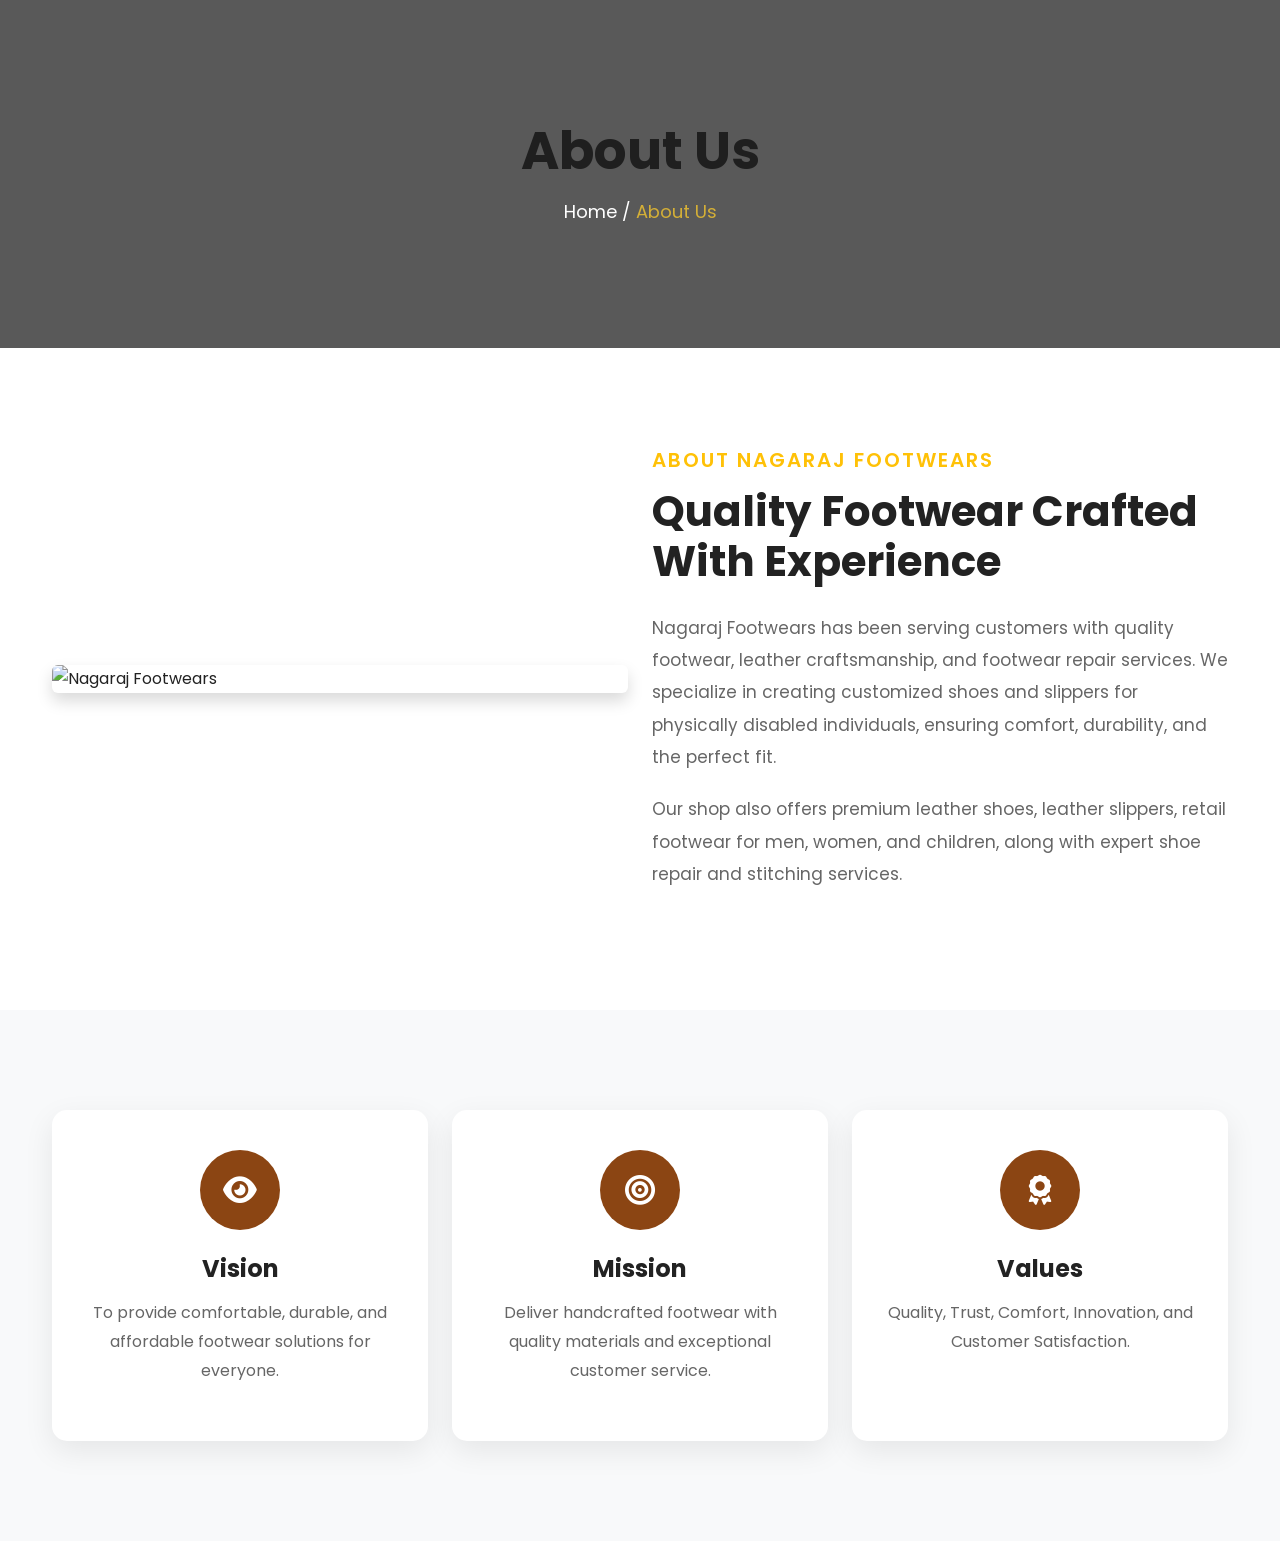
==== about.html @ bd5cffd0 "about page update" ====
<!DOCTYPE html>
<html lang="en">

<head>

    <meta charset="UTF-8">
    <meta name="viewport" content="width=device-width, initial-scale=1.0">

    <title>About Us | Nagaraj Footwears</title>

    <meta name="description"
          content="Learn more about Nagaraj Footwears, our craftsmanship, custom footwear solutions, leather products, and repair services.">

    <!-- Bootstrap -->
    <link href="https://cdn.jsdelivr.net/npm/bootstrap@5.3.7/dist/css/bootstrap.min.css" rel="stylesheet">

    <!-- Font Awesome -->
    <link rel="stylesheet"
          href="https://cdnjs.cloudflare.com/ajax/libs/font-awesome/6.7.2/css/all.min.css">

    <!-- Google Font -->
    <link href="https://fonts.googleapis.com/css2?family=Poppins:wght@300;400;500;600;700;800&display=swap"
          rel="stylesheet">

    <!-- CSS -->
    <link rel="stylesheet" href="assets/css/style.css">
    <link rel="stylesheet" href="assets/css/about.css">

</head>

<body>

    <!-- Navbar -->
    <!-- Copy the same navbar from index.html -->

    <!-- Page Banner -->

    <section class="page-banner">

        <div class="container text-center">

            <h1>About Us</h1>

            <p>

                Home /
                <span>About Us</span>

            </p>

        </div>

    </section>

    <!-- About Company -->

    <section class="about-company">

        <div class="container">

            <div class="row align-items-center">

                <div class="col-lg-6">

                    <img src="assets/images/about/shop.jpg"
                         class="img-fluid rounded shadow"
                         alt="Nagaraj Footwears">

                </div>

                <div class="col-lg-6">

                    <h5 class="text-warning">

                        About Nagaraj Footwears

                    </h5>

                    <h2 class="mb-4">

                        Quality Footwear Crafted With Experience

                    </h2>

                    <p>

                        Nagaraj Footwears has been serving customers with quality footwear, leather craftsmanship, and footwear repair services. We specialize in creating customized shoes and slippers for physically disabled individuals, ensuring comfort, durability, and the perfect fit.

                    </p>

                    <p>

                        Our shop also offers premium leather shoes, leather slippers, retail footwear for men, women, and children, along with expert shoe repair and stitching services.

                    </p>

                </div>

            </div>

        </div>

    </section>

    <!-- Mission -->

    <section class="mission">

        <div class="container">

            <div class="row">

                <div class="col-lg-4">

                    <div class="card-box">

                        <i class="fa-solid fa-eye"></i>

                        <h3>Vision</h3>

                        <p>

                            To provide comfortable, durable, and affordable footwear solutions for everyone.

                        </p>

                    </div>

                </div>

                <div class="col-lg-4">

                    <div class="card-box">

                        <i class="fa-solid fa-bullseye"></i>

                        <h3>Mission</h3>

                        <p>

                            Deliver handcrafted footwear with quality materials and exceptional customer service.

                        </p>

                    </div>

                </div>

                <div class="col-lg-4">

                    <div class="card-box">

                        <i class="fa-solid fa-award"></i>

                        <h3>Values</h3>

                        <p>

                            Quality, Trust, Comfort, Innovation, and Customer Satisfaction.

                        </p>

                    </div>

                </div>

            </div>

        </div>

    </section>

    <!-- Footer -->
    <!-- Copy the same footer from index.html -->

    <script src="https://cdn.jsdelivr.net/npm/bootstrap@5.3.7/dist/js/bootstrap.bundle.min.js"></script>

</body>

</html>
---- assets/css/style.css ----
/* ================================
   GOOGLE FONT
================================ */

@import url('https://fonts.googleapis.com/css2?family=Poppins:wght@300;400;500;600;700;800&display=swap');

/* ================================
   RESET
================================ */

*{
    margin:0;
    padding:0;
    box-sizing:border-box;
}

html{
    scroll-behavior:smooth;
}

body{
    font-family:'Poppins',sans-serif;
    background:#fff;
    color:#222;
    overflow-x:hidden;
    line-height:1.7;
}

/* ================================
   VARIABLES
================================ */

:root{

    --primary:#7B3F00;
    --secondary:#D4AF37;
    --dark:#1F1F1F;
    --light:#F8F9FA;
    --gray:#666;
    --white:#ffffff;

    --shadow:0 10px 30px rgba(0,0,0,.08);

    --radius:12px;

    --transition:.3s ease;

}

/* ================================
   TYPOGRAPHY
================================ */

h1,h2,h3,h4,h5,h6{

    color:var(--dark);
    font-weight:700;

}

p{

    color:var(--gray);

}

a{

    text-decoration:none;
    transition:var(--transition);

}

img{

    max-width:100%;
    display:block;

}

ul{

    list-style:none;
}

section{

    padding:90px 0;

}

.container{

    max-width:1200px;

}

/* ================================
   BUTTONS
================================ */

.btn-custom{

    background:var(--primary);
    color:#fff;
    padding:14px 34px;
    border-radius:50px;
    display:inline-block;
    transition:var(--transition);

}

.btn-custom:hover{

    background:#5d2f00;
    color:#fff;
    transform:translateY(-3px);

}

.btn-outline-custom{

    border:2px solid var(--primary);
    color:var(--primary);
    padding:14px 34px;
    border-radius:50px;
    display:inline-block;
    transition:var(--transition);

}

.btn-outline-custom:hover{

    background:var(--primary);
    color:#fff;

}

/* ================================
   SECTION TITLE
================================ */

.section-title{

    text-align:center;
    margin-bottom:60px;

}

.section-title span{

    color:var(--secondary);
    font-size:15px;
    font-weight:600;
    letter-spacing:2px;
    text-transform:uppercase;

}

.section-title h2{

    font-size:42px;
    margin-top:10px;
    margin-bottom:15px;

}

.section-title p{

    max-width:700px;
    margin:auto;

}

/* ================================
   COMMON CARD
================================ */

.card-box{

    background:#fff;
    border-radius:15px;
    box-shadow:var(--shadow);
    transition:var(--transition);
    padding:30px;

}

.card-box:hover{

    transform:translateY(-8px);

}

/* ================================
   WHATSAPP BUTTON
================================ */

.whatsapp-btn{

    position:fixed;
    bottom:25px;
    right:25px;

    width:60px;
    height:60px;

    border-radius:50%;
    background:#25D366;
    color:#fff;

    display:flex;
    justify-content:center;
    align-items:center;

    font-size:28px;

    z-index:9999;

    box-shadow:0 8px 25px rgba(0,0,0,.25);

}

.whatsapp-btn:hover{

    color:#fff;
    transform:scale(1.1);

}

/* ================================
   FOOTER
================================ */

footer{

    background:#111;
    padding:40px 0;
    text-align:center;

}

footer p{

    color:#bbb;
    margin:0;

}

/* ================================
   SCROLLBAR
================================ */

::-webkit-scrollbar{

    width:8px;

}

::-webkit-scrollbar-thumb{

    background:var(--primary);

}

::-webkit-scrollbar-track{

    background:#f1f1f1;

}
---- assets/css/about.css ----
/*=====================================
        PAGE BANNER
======================================*/

.page-banner{

    background:linear-gradient(rgba(0,0,0,.65),rgba(0,0,0,.65)),
    url("../images/about/banner.jpg") center/cover no-repeat;

    padding:120px 0;
    text-align:center;
    color:#fff;

}

.page-banner h1{

    font-size:52px;
    font-weight:700;
    margin-bottom:15px;

}

.page-banner p{

    color:#fff;
    font-size:18px;
    margin:0;

}

.page-banner span{

    color:#d4af37;

}

/*=====================================
        ABOUT COMPANY
======================================*/

.about-company{

    padding:100px 0;
    background:#fff;

}

.about-company img{

    border-radius:15px;
    box-shadow:0 15px 35px rgba(0,0,0,.15);

}

.about-company h5{

    color:#d4af37;
    font-weight:600;
    text-transform:uppercase;
    letter-spacing:2px;
    margin-bottom:15px;

}

.about-company h2{

    font-size:42px;
    font-weight:700;
    color:#222;
    margin-bottom:25px;

}

.about-company p{

    color:#666;
    font-size:17px;
    line-height:1.9;
    margin-bottom:20px;

}

/*=====================================
        MISSION SECTION
======================================*/

.mission{

    padding:100px 0;
    background:#f8f9fa;

}

.card-box{

    background:#fff;
    padding:40px 30px;
    border-radius:15px;
    text-align:center;
    transition:.4s;
    box-shadow:0 10px 30px rgba(0,0,0,.08);
    height:100%;

}

.card-box:hover{

    transform:translateY(-10px);

}

.card-box i{

    width:80px;
    height:80px;

    background:#8B4513;

    color:#fff;

    border-radius:50%;

    display:flex;
    justify-content:center;
    align-items:center;

    margin:auto;

    font-size:30px;

    margin-bottom:25px;

}

.card-box h3{

    font-size:24px;
    margin-bottom:15px;
    color:#222;

}

.card-box p{

    color:#666;
    line-height:1.8;

}

/*=====================================
        IMAGE EFFECT
======================================*/

.about-company img:hover{

    transform:scale(1.02);
    transition:.4s;

}

/*=====================================
        RESPONSIVE
======================================*/

@media(max-width:992px){

.about-company{

    text-align:center;

}

.about-company img{

    margin-bottom:40px;

}

}

@media(max-width:768px){

.page-banner{

    padding:80px 0;

}

.page-banner h1{

    font-size:36px;

}

.about-company{

    padding:70px 0;

}

.about-company h2{

    font-size:30px;

}

.mission{

    padding:70px 0;

}

.card-box{

    margin-bottom:25px;

}

}
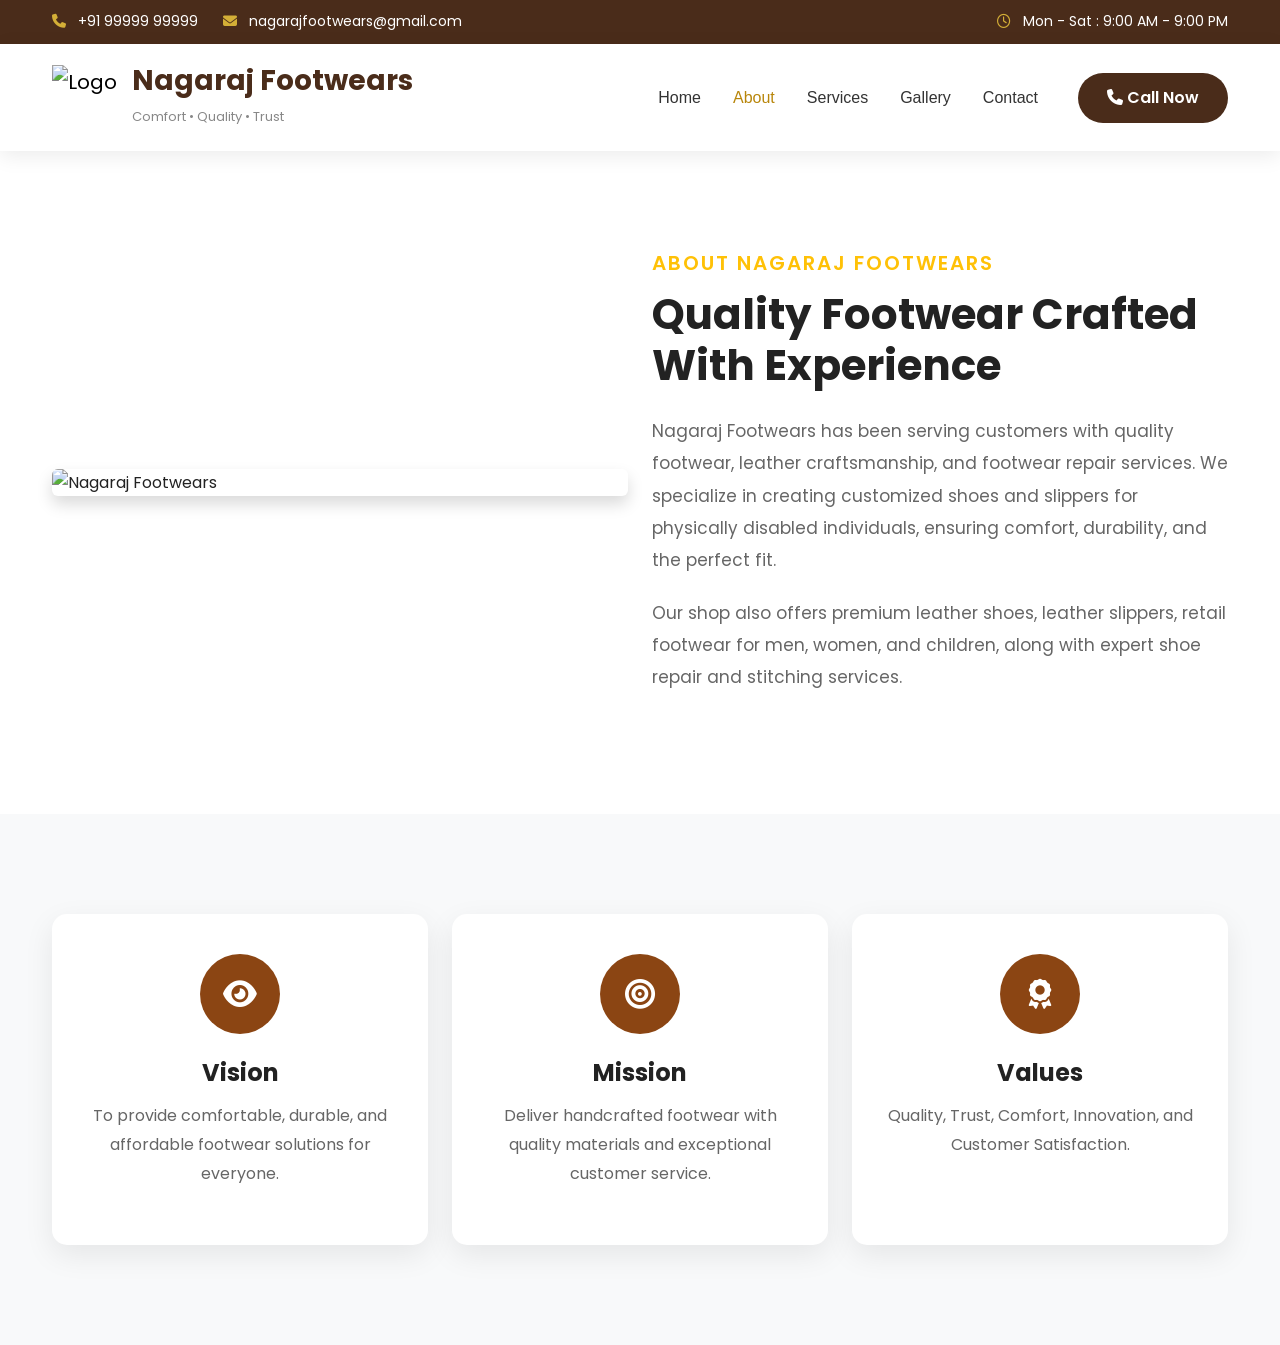
==== commit 5c5019f0: "service page update" ====
--- a/about.html
+++ b/about.html
@@ -31,26 +31,179 @@
 <body>
 
     <!-- Navbar -->
-    <!-- Copy the same navbar from index.html -->
-
-    <!-- Page Banner -->
-
-    <section class="page-banner">
-
-        <div class="container text-center">
-
-            <h1>About Us</h1>
-
-            <p>
-
-                Home /
-                <span>About Us</span>
-
-            </p>
+
+<!--==========================
+            TOP HEADER
+    ===========================-->
+
+    <div class="top-header">
+
+        <div class="container">
+
+            <div class="row align-items-center">
+
+                <div class="col-lg-6">
+
+                    <div class="top-left">
+
+                        <a href="tel:+919999999999">
+
+                            <i class="fa-solid fa-phone"></i>
+
+                            +91 99999 99999
+
+                        </a>
+
+                        <a href="mailto:nagarajfootwears@gmail.com">
+
+                            <i class="fa-solid fa-envelope"></i>
+
+                            nagarajfootwears@gmail.com
+
+                        </a>
+
+                    </div>
+
+                </div>
+
+                <div class="col-lg-6">
+
+                    <div class="top-right">
+
+                        <span>
+
+                            <i class="fa-regular fa-clock"></i>
+
+                            Mon - Sat : 9:00 AM - 9:00 PM
+
+                        </span>
+
+                    </div>
+
+                </div>
+
+            </div>
 
         </div>
 
-    </section>
+    </div>
+
+    <!--==========================
+            NAVBAR
+    ===========================-->
+
+    <nav class="navbar navbar-expand-lg custom-navbar sticky-top">
+
+        <div class="container">
+
+            <!-- Logo -->
+
+            <a class="navbar-brand" href="index.html">
+
+                <img src="assets/images/logo/logo.png"
+                     alt="Logo">
+
+                <div>
+
+                    <h3>Nagaraj Footwears</h3>
+
+                    <small>Comfort • Quality • Trust</small>
+
+                </div>
+
+            </a>
+
+            <!-- Mobile Menu -->
+
+            <button class="navbar-toggler"
+                    type="button"
+                    data-bs-toggle="collapse"
+                    data-bs-target="#navbarNav">
+
+                <i class="fa-solid fa-bars"></i>
+
+            </button>
+
+            <!-- Navigation -->
+
+            <div class="collapse navbar-collapse"
+                 id="navbarNav">
+
+                <ul class="navbar-nav ms-auto">
+
+                    <li class="nav-item">
+
+                        <a class="nav-link"
+                           href="index.html">
+
+                            Home
+
+                        </a>
+
+                    </li>
+
+                    <li class="nav-item">
+
+                        <a class="nav-link active"
+                           href="about.html">
+
+                            About
+
+                        </a>
+
+                    </li>
+
+                    <li class="nav-item">
+
+                        <a class="nav-link"
+                           href="services.html">
+
+                            Services
+
+                        </a>
+
+                    </li>
+
+                    <li class="nav-item">
+
+                        <a class="nav-link"
+                           href="gallery.html">
+
+                            Gallery
+
+                        </a>
+
+                    </li>
+
+                    <li class="nav-item">
+
+                        <a class="nav-link"
+                           href="contact.html">
+
+                            Contact
+
+                        </a>
+
+                    </li>
+
+                </ul>
+
+                <!-- Call Button -->
+
+                <a href="tel:+919999999999"
+                   class="btn call-btn ms-lg-4">
+
+                    <i class="fa-solid fa-phone"></i>
+
+                    Call Now
+
+                </a>
+
+            </div>
+
+        </div>
+
+    </nav>
 
     <!-- About Company -->
 
--- a/assets/css/about.css
+++ b/assets/css/about.css
@@ -217,4 +217,225 @@
 
 }
 
+}
+
+/*==================================
+        TOP HEADER
+==================================*/
+
+.top-header{
+    background:#4a2c1a;
+    color:#fff;
+    padding:10px 0;
+    font-size:14px;
+}
+
+.top-left,
+.top-right{
+    display:flex;
+    align-items:center;
+}
+
+.top-left{
+    gap:25px;
+}
+
+.top-right{
+    justify-content:flex-end;
+}
+
+.top-header a,
+.top-header span{
+    color:#fff;
+    text-decoration:none;
+}
+
+.top-header i{
+    color:#d4af37;
+    margin-right:8px;
+}
+
+/*==================================
+        NAVBAR
+==================================*/
+
+.custom-navbar{
+    background:#fff;
+    padding:15px 0;
+    box-shadow:0 5px 20px rgba(0,0,0,.08);
+}
+
+.navbar-brand{
+    display:flex;
+    align-items:center;
+    gap:15px;
+}
+
+.navbar-brand img{
+    width:65px;
+    height:65px;
+    object-fit:contain;
+}
+
+.navbar-brand h3{
+    margin:0;
+    font-size:28px;
+    color:#4a2c1a;
+    font-weight:700;
+}
+
+.navbar-brand small{
+    color:#888;
+    font-size:13px;
+}
+
+.navbar-nav{
+    align-items:center;
+}
+
+.nav-item{
+    margin:0 8px;
+}
+
+.nav-link{
+    color:#333 !important;
+    font-weight:500;
+    transition:.3s;
+    position:relative;
+}
+
+.nav-link:hover{
+    color:#b8860b !important;
+}
+
+.nav-link::after{
+
+    content:'';
+
+    position:absolute;
+
+    left:0;
+
+    bottom:-8px;
+
+    width:0;
+
+    height:2px;
+
+    background:#b8860b;
+
+    transition:.3s;
+}
+
+.nav-link:hover::after{
+
+    width:100%;
+
+}
+
+.nav-link.active{
+
+    color:#b8860b !important;
+
+}
+
+/*==================================
+        CALL BUTTON
+==================================*/
+
+.call-btn{
+
+    background:#4a2c1a;
+    color:#fff;
+    padding:12px 28px;
+    border-radius:50px;
+    transition:.3s;
+    font-weight:600;
+}
+
+.call-btn:hover{
+
+    background:#b8860b;
+    color:#fff;
+    transform:translateY(-3px);
+
+}
+
+/*==================================
+        MOBILE MENU
+==================================*/
+
+.navbar-toggler{
+
+    border:none;
+
+}
+
+.navbar-toggler:focus{
+
+    box-shadow:none;
+
+}
+
+.navbar-toggler i{
+
+    font-size:26px;
+    color:#4a2c1a;
+
+}
+
+/*==================================
+        RESPONSIVE
+==================================*/
+
+@media(max-width:991px){
+
+.top-left,
+.top-right{
+
+    justify-content:center;
+    flex-wrap:wrap;
+    gap:15px;
+
+}
+
+.top-right{
+
+    margin-top:10px;
+
+}
+
+.navbar-brand h3{
+
+    font-size:22px;
+
+}
+
+.navbar-brand img{
+
+    width:55px;
+    height:55px;
+
+}
+
+.navbar-nav{
+
+    margin-top:20px;
+    text-align:center;
+
+}
+
+.nav-item{
+
+    margin:10px 0;
+
+}
+
+.call-btn{
+
+    display:inline-block;
+    margin:20px auto 0;
+
+}
+
 }
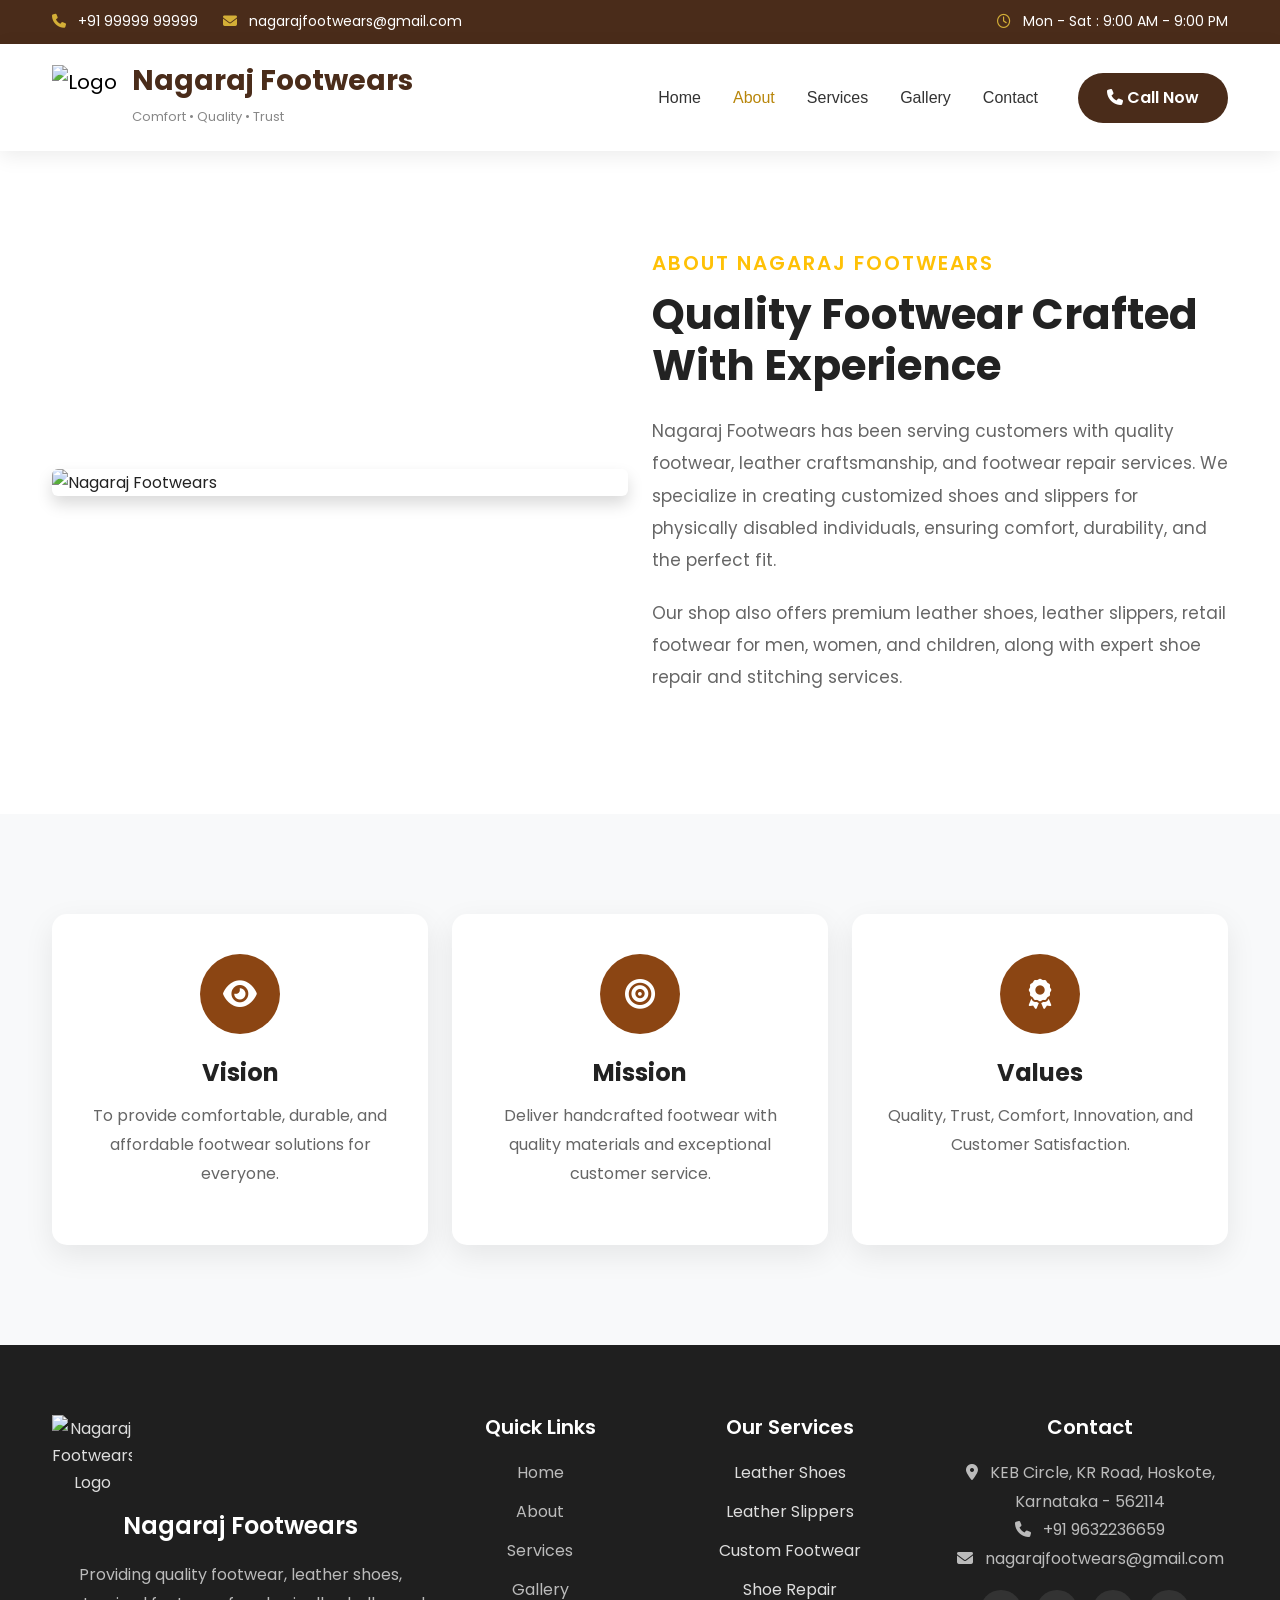
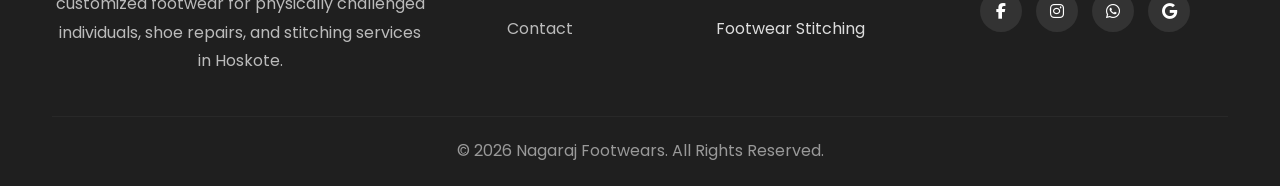
==== commit 739988f9: "footer updates" ====
--- a/about.html
+++ b/about.html
@@ -324,6 +324,147 @@
     </section>
 
     <!-- Footer -->
+     <!--=========================
+        FOOTER
+==========================-->
+
+<footer class="footer">
+
+    <div class="container">
+
+        <div class="row gy-4">
+
+            <!-- Company -->
+
+            <div class="col-lg-4">
+
+                <img src="assets/images/logo/logo.png"
+                     alt="Nagaraj Footwears Logo"
+                     width="80"
+                     class="mb-3">
+
+                <h4>Nagaraj Footwears</h4>
+
+                <p>
+
+                    Providing quality footwear, leather shoes, customized footwear
+                    for physically challenged individuals, shoe repairs, and stitching
+                    services in Hoskote.
+
+                </p>
+
+            </div>
+
+            <!-- Quick Links -->
+
+            <div class="col-lg-2 col-md-6">
+
+                <h5>Quick Links</h5>
+
+                <ul class="footer-links">
+
+                    <li><a href="index.html">Home</a></li>
+
+                    <li><a href="about.html">About</a></li>
+
+                    <li><a href="services.html">Services</a></li>
+
+                    <li><a href="gallery.html">Gallery</a></li>
+
+                    <li><a href="contact.html">Contact</a></li>
+
+                </ul>
+
+            </div>
+
+            <!-- Services -->
+
+            <div class="col-lg-3 col-md-6">
+
+                <h5>Our Services</h5>
+
+                <ul class="footer-links">
+
+                    <li>Leather Shoes</li>
+
+                    <li>Leather Slippers</li>
+
+                    <li>Custom Footwear</li>
+
+                    <li>Shoe Repair</li>
+
+                    <li>Footwear Stitching</li>
+
+                </ul>
+
+            </div>
+
+            <!-- Contact -->
+
+            <div class="col-lg-3">
+
+                <h5>Contact</h5>
+
+                <p>
+
+                    <i class="fa-solid fa-location-dot me-2"></i>
+
+                    KEB Circle, KR Road, Hoskote,
+                    Karnataka - 562114
+
+                </p>
+
+                <p>
+
+                    <i class="fa-solid fa-phone me-2"></i>
+
+                    <a href="tel:+919632236659">
+                        +91 9632236659
+                    </a>
+
+                </p>
+
+                <p>
+
+                    <i class="fa-solid fa-envelope me-2"></i>
+
+                    <a href="mailto:nagarajfootwears@gmail.com">
+                        nagarajfootwears@gmail.com
+                    </a>
+
+                </p>
+
+                <div class="social-icons mt-3">
+
+                    <a href="#"><i class="fab fa-facebook-f"></i></a>
+
+                    <a href="#"><i class="fab fa-instagram"></i></a>
+
+                    <a href="#"><i class="fab fa-whatsapp"></i></a>
+
+                    <a href="#"><i class="fab fa-google"></i></a>
+
+                </div>
+
+            </div>
+
+        </div>
+
+        <hr>
+
+        <div class="footer-bottom text-center">
+
+            <p>
+
+                © 2026 Nagaraj Footwears. All Rights Reserved.
+
+            </p>
+
+        </div>
+
+    </div>
+
+</footer>
     <!-- Copy the same footer from index.html -->
 
     <script src="https://cdn.jsdelivr.net/npm/bootstrap@5.3.7/dist/js/bootstrap.bundle.min.js"></script>
--- a/assets/css/style.css
+++ b/assets/css/style.css
@@ -267,4 +267,95 @@
 
     background:#f1f1f1;
 
+}
+/*=========================
+        FOOTER
+=========================*/
+
+.footer{
+    background:#1f1f1f;
+    color:#ddd;
+    padding:70px 0 20px;
+}
+
+.footer h4,
+.footer h5{
+    color:#fff;
+    margin-bottom:20px;
+    font-weight:600;
+}
+
+.footer p{
+    color:#bbb;
+    line-height:1.8;
+}
+
+.footer-links{
+    list-style:none;
+    padding:0;
+}
+
+.footer-links li{
+    margin-bottom:12px;
+}
+
+.footer-links a{
+    color:#bbb;
+    text-decoration:none;
+    transition:.3s;
+}
+
+.footer-links a:hover{
+    color:#d4af37;
+    padding-left:5px;
+}
+
+.footer p a{
+    color:#bbb;
+    text-decoration:none;
+}
+
+.footer p a:hover{
+    color:#d4af37;
+}
+
+.social-icons a{
+    display:inline-flex;
+    align-items:center;
+    justify-content:center;
+    width:42px;
+    height:42px;
+    background:#333;
+    color:#fff;
+    border-radius:50%;
+    margin-right:10px;
+    text-decoration:none;
+    transition:.3s;
+}
+
+.social-icons a:hover{
+    background:#d4af37;
+    color:#000;
+}
+
+.footer hr{
+    border-color:#444;
+    margin:40px 0 20px;
+}
+
+.footer-bottom p{
+    margin:0;
+    color:#999;
+}
+
+@media(max-width:768px){
+
+.footer{
+    text-align:center;
+}
+
+.social-icons{
+    justify-content:center;
+}
+
 }
--- a/assets/css/about.css
+++ b/assets/css/about.css
@@ -438,4 +438,95 @@
 
 }
 
+}
+/*=========================
+        FOOTER
+=========================*/
+
+.footer{
+    background:#1f1f1f;
+    color:#ddd;
+    padding:70px 0 20px;
+}
+
+.footer h4,
+.footer h5{
+    color:#fff;
+    margin-bottom:20px;
+    font-weight:600;
+}
+
+.footer p{
+    color:#bbb;
+    line-height:1.8;
+}
+
+.footer-links{
+    list-style:none;
+    padding:0;
+}
+
+.footer-links li{
+    margin-bottom:12px;
+}
+
+.footer-links a{
+    color:#bbb;
+    text-decoration:none;
+    transition:.3s;
+}
+
+.footer-links a:hover{
+    color:#d4af37;
+    padding-left:5px;
+}
+
+.footer p a{
+    color:#bbb;
+    text-decoration:none;
+}
+
+.footer p a:hover{
+    color:#d4af37;
+}
+
+.social-icons a{
+    display:inline-flex;
+    align-items:center;
+    justify-content:center;
+    width:42px;
+    height:42px;
+    background:#333;
+    color:#fff;
+    border-radius:50%;
+    margin-right:10px;
+    text-decoration:none;
+    transition:.3s;
+}
+
+.social-icons a:hover{
+    background:#d4af37;
+    color:#000;
+}
+
+.footer hr{
+    border-color:#444;
+    margin:40px 0 20px;
+}
+
+.footer-bottom p{
+    margin:0;
+    color:#999;
+}
+
+@media(max-width:768px){
+
+.footer{
+    text-align:center;
+}
+
+.social-icons{
+    justify-content:center;
+}
+
 }
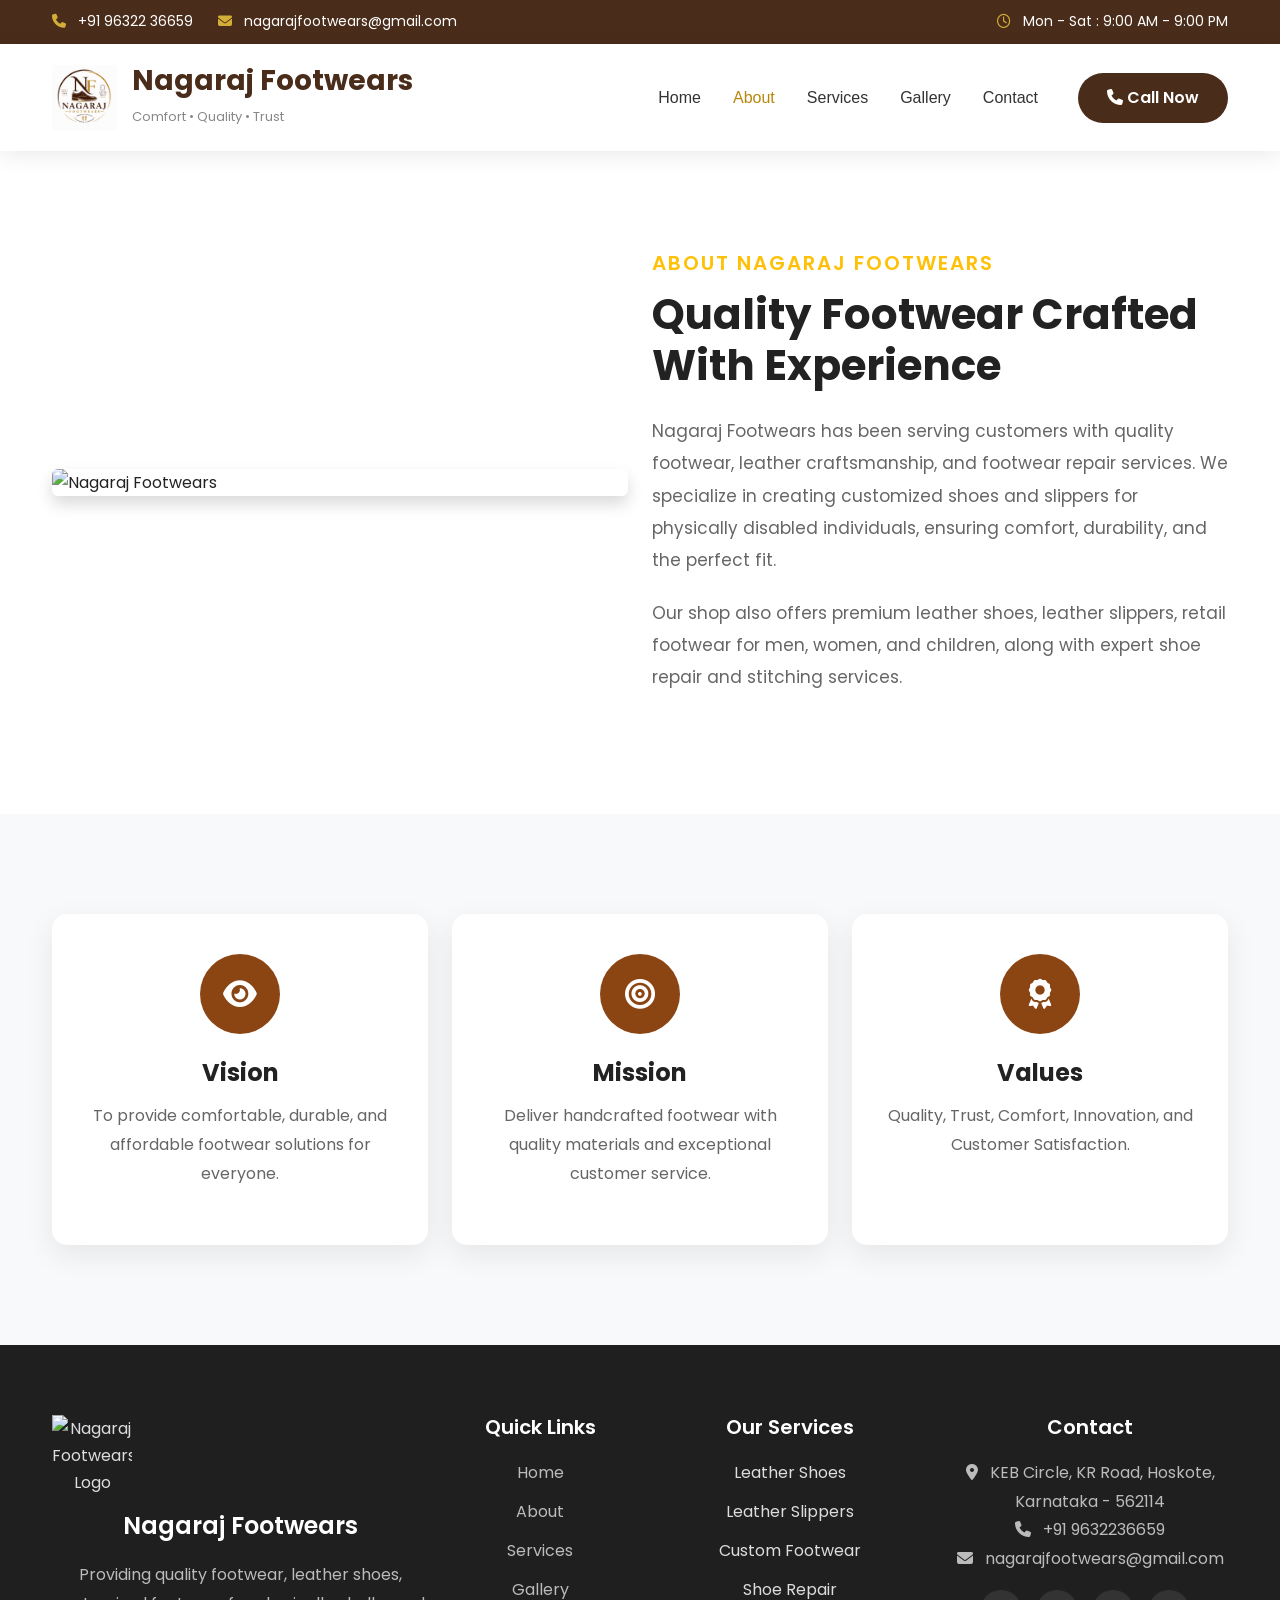
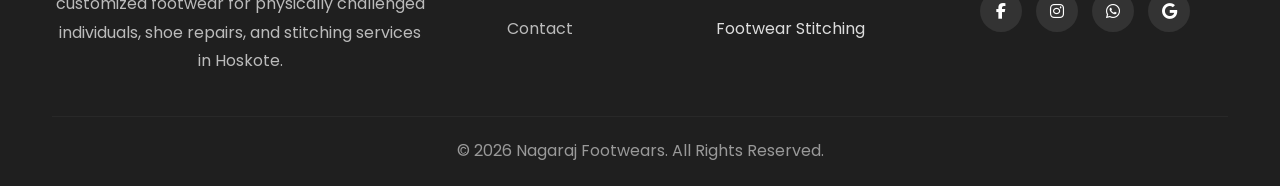
==== commit 22857550: "all images  updates" ====
--- a/about.html
+++ b/about.html
@@ -46,11 +46,11 @@
 
                     <div class="top-left">
 
-                        <a href="tel:+919999999999">
+                        <a href="tel:+91 96322 36659">
 
                             <i class="fa-solid fa-phone"></i>
 
-                            +91 99999 99999
+                            +91 96322 36659
 
                         </a>
 
@@ -100,7 +100,7 @@
 
             <a class="navbar-brand" href="index.html">
 
-                <img src="assets/images/logo/logo.png"
+                <img src="assets/images/nlogo.png"
                      alt="Logo">
 
                 <div>
@@ -190,7 +190,7 @@
 
                 <!-- Call Button -->
 
-                <a href="tel:+919999999999"
+                <a href="tel:+91 96322 36659"
                    class="btn call-btn ms-lg-4">
 
                     <i class="fa-solid fa-phone"></i>
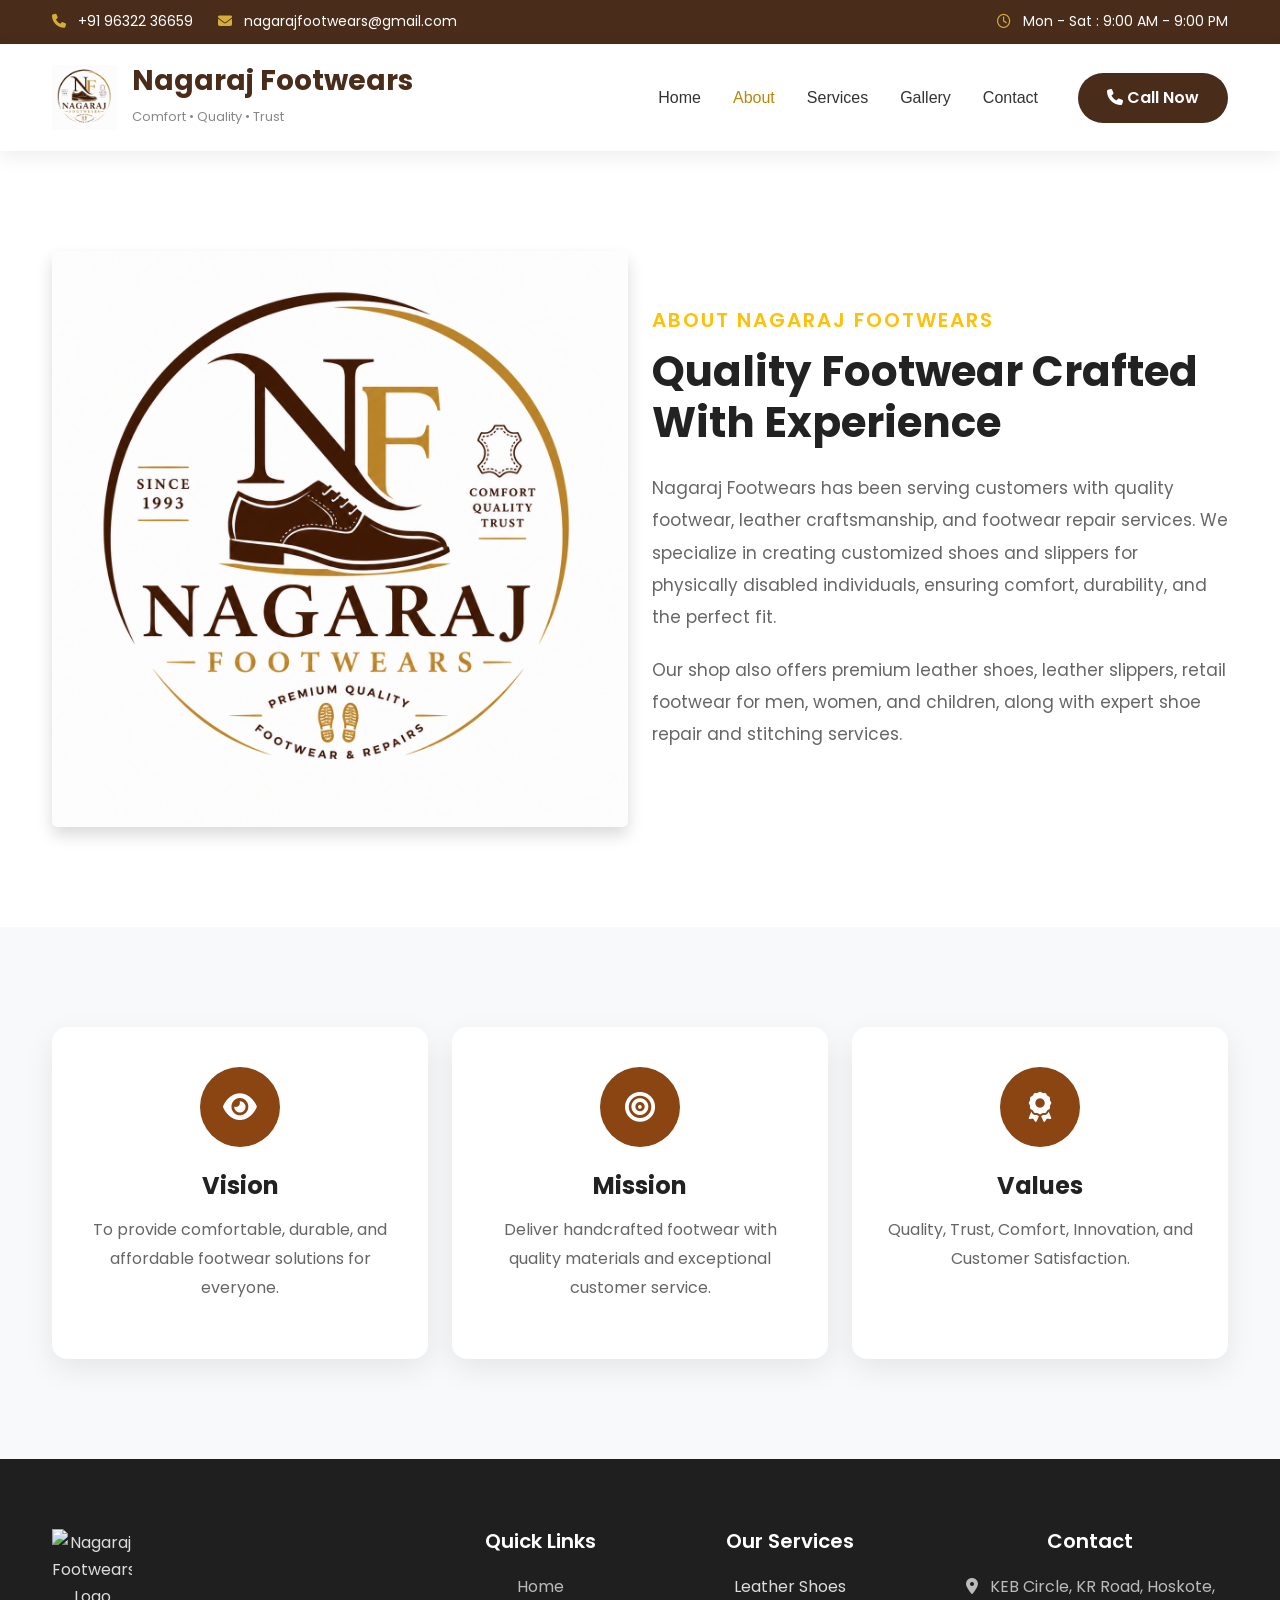
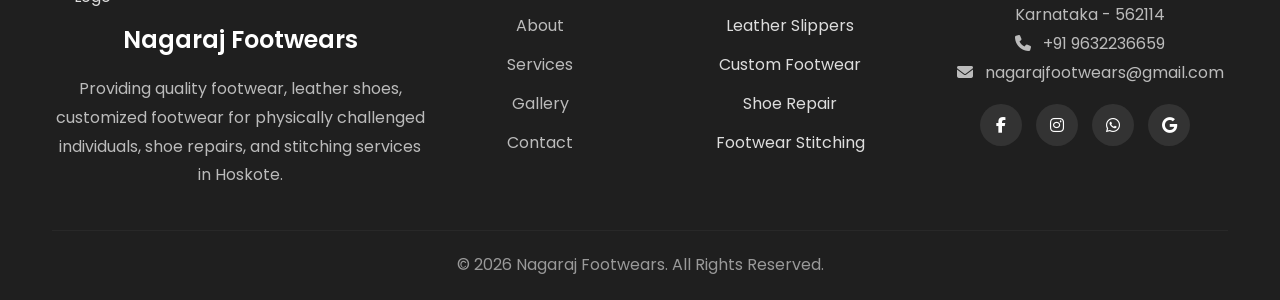
==== commit c6e82c99: "all images  updates" ====
--- a/about.html
+++ b/about.html
@@ -215,7 +215,7 @@
 
                 <div class="col-lg-6">
 
-                    <img src="assets/images/about/shop.jpg"
+                    <img src="assets/images/nlogo.png"
                          class="img-fluid rounded shadow"
                          alt="Nagaraj Footwears">
 
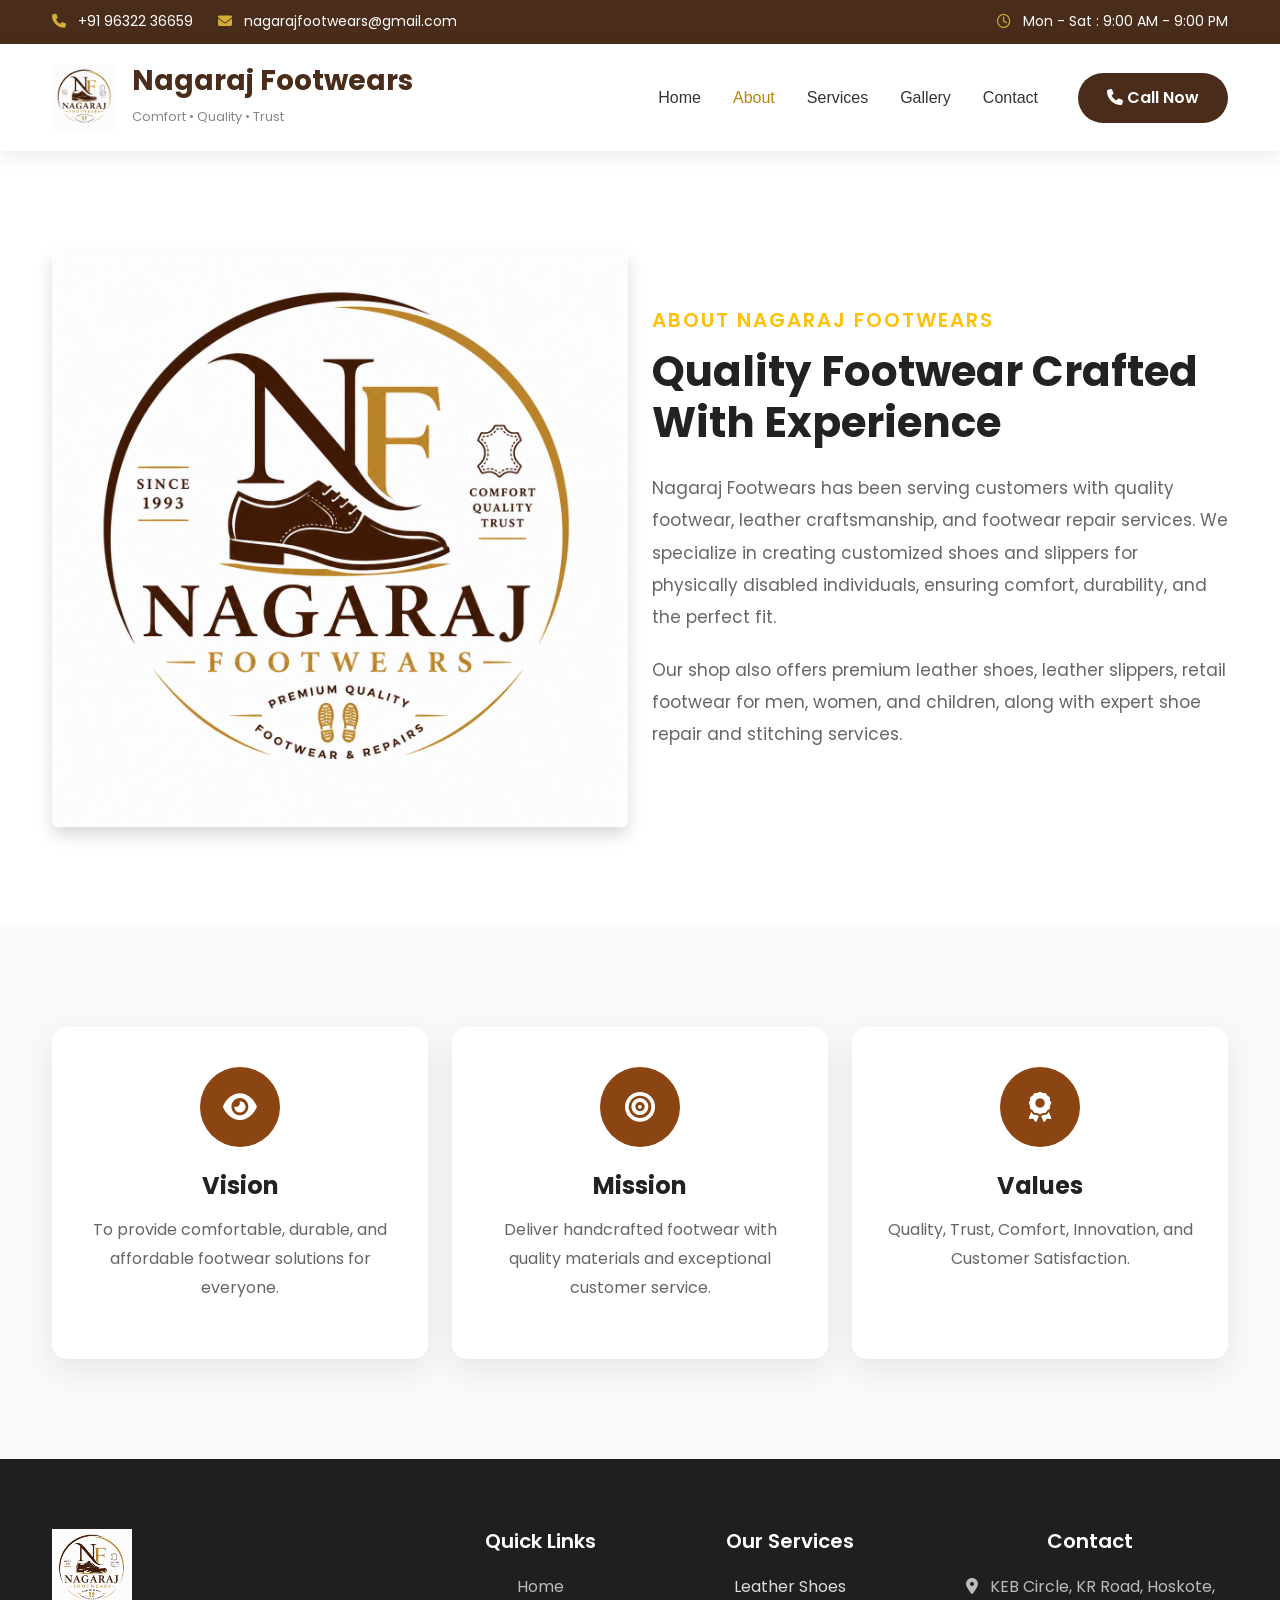
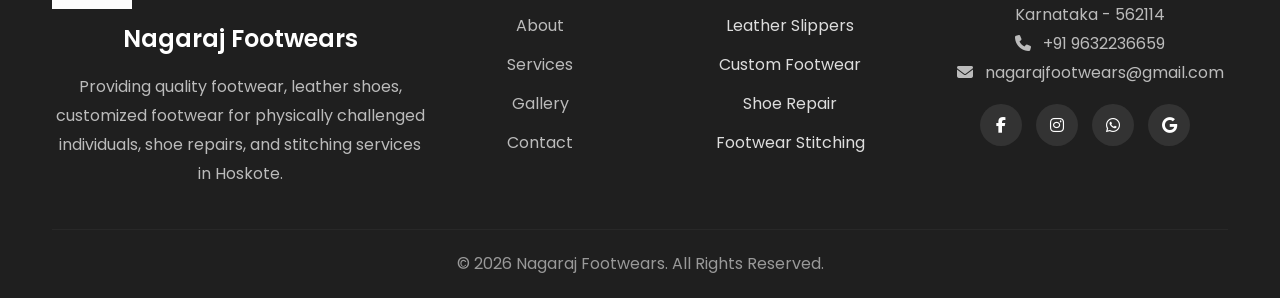
==== commit ed33e99b: "all images  updates" ====
--- a/about.html
+++ b/about.html
@@ -338,7 +338,7 @@
 
             <div class="col-lg-4">
 
-                <img src="assets/images/logo/logo.png"
+                <img src="assets/images/nlogo.png"
                      alt="Nagaraj Footwears Logo"
                      width="80"
                      class="mb-3">
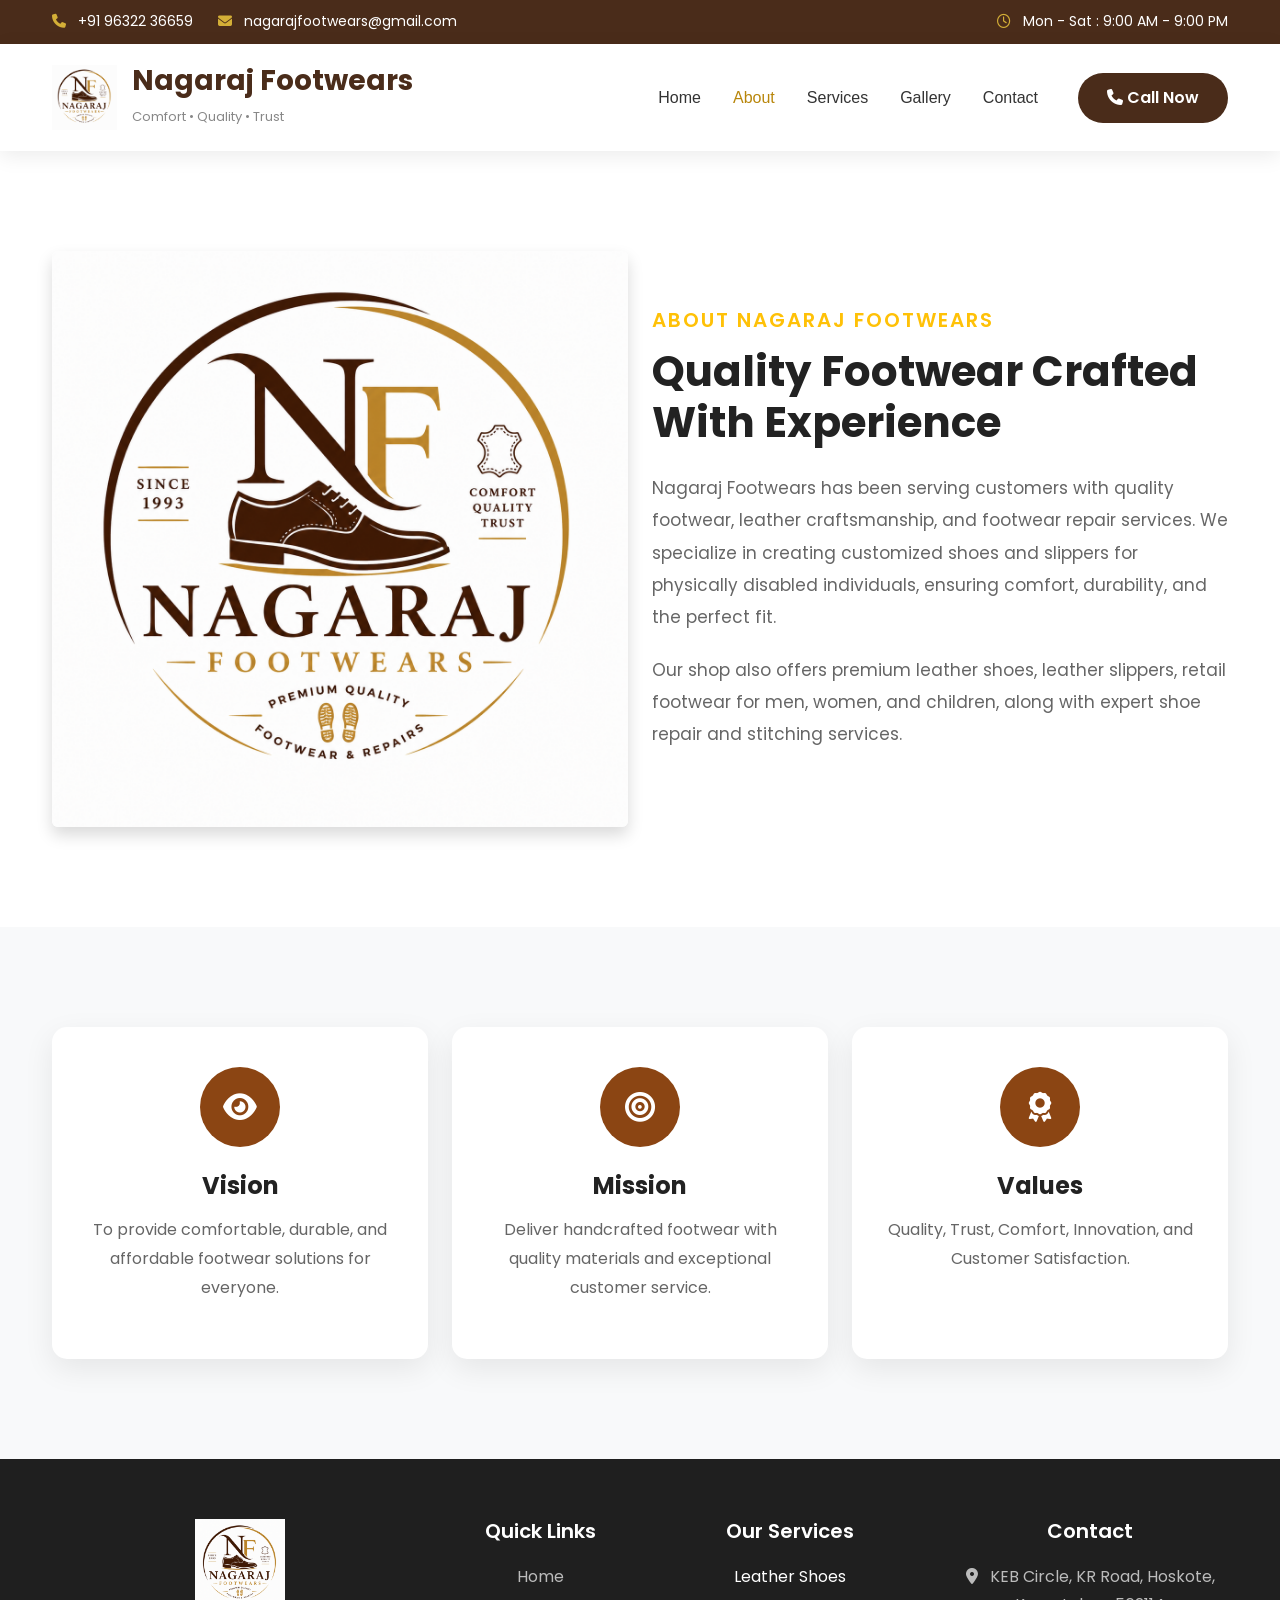
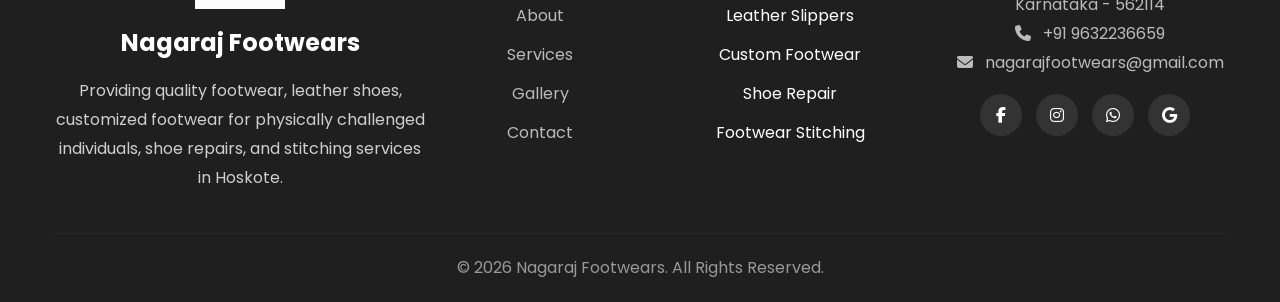
==== commit 95fae77c: "all images  updates" ====
--- a/about.html
+++ b/about.html
@@ -336,12 +336,11 @@
 
             <!-- Company -->
 
-            <div class="col-lg-4">
-
-                <img src="assets/images/nlogo.png"
-                     alt="Nagaraj Footwears Logo"
-                     width="80"
-                     class="mb-3">
+            <div class="col-lg-4 company-info">
+
+                <div class="logo-wrapper">
+                    <img src="assets/images/nlogo.png" alt="Logo">
+                </div>
 
                 <h4>Nagaraj Footwears</h4>
 
--- a/assets/css/style.css
+++ b/assets/css/style.css
@@ -358,4 +358,89 @@
     justify-content:center;
 }
 
+}
+.footer{
+    background:#1f1f1f;
+    color:#fff;
+    padding:60px 0 20px;
+}
+
+.company-info{
+    text-align:center;
+}
+
+.footer-logo{
+    width:100px;
+    height:100px;
+    object-fit:contain;
+    display:block;
+    margin:0 auto 20px;
+}
+
+.company-info h4{
+    margin-bottom:20px;
+    font-weight:700;
+}
+
+.company-info p{
+    max-width:380px;
+    margin:0 auto;
+    line-height:1.8;
+    color:#cfcfcf;
+}
+
+/* Desktop */
+@media (min-width:992px){
+
+    .company-info{
+        text-align:center;
+    }
+
+    .footer-logo{
+        margin-left:auto;
+        margin-right:auto;
+    }
+}
+
+/* Mobile */
+@media (max-width:991px){
+
+    .footer .col-lg-4,
+    .footer .col-lg-2,
+    .footer .col-lg-3{
+        text-align:center;
+        margin-bottom:35px;
+    }
+
+    .footer-logo{
+        margin:0 auto 15px;
+    }
+
+    .footer-links{
+        padding-left:0;
+        list-style:none;
+    }
+
+    .footer-links li{
+        margin:10px 0;
+    }
+
+    .social-icons{
+        display:flex;
+        justify-content:center;
+        gap:15px;
+    }
+}
+
+.logo-wrapper{
+    display:flex;
+    justify-content:center;
+    align-items:center;
+    margin-bottom:20px;
+}
+
+.logo-wrapper img{
+    width:90px;
+    height:90px;
+    object-fit:contain;
 }
--- a/assets/css/about.css
+++ b/assets/css/about.css
@@ -529,4 +529,76 @@
     justify-content:center;
 }
 
+}
+.footer{
+    background:#1f1f1f;
+    color:#fff;
+    padding:60px 0 20px;
+}
+
+.company-info{
+    text-align:center;
+}
+
+.footer-logo{
+    width:100px;
+    height:100px;
+    object-fit:contain;
+    display:block;
+    margin:0 auto 20px;
+}
+
+.company-info h4{
+    margin-bottom:20px;
+    font-weight:700;
+}
+
+.company-info p{
+    max-width:380px;
+    margin:0 auto;
+    line-height:1.8;
+    color:#cfcfcf;
+}
+
+/* Desktop */
+@media (min-width:992px){
+
+    .company-info{
+        text-align:center;
+    }
+
+    .footer-logo{
+        margin-left:auto;
+        margin-right:auto;
+    }
+}
+
+/* Mobile */
+@media (max-width:991px){
+
+    .footer .col-lg-4,
+    .footer .col-lg-2,
+    .footer .col-lg-3{
+        text-align:center;
+        margin-bottom:35px;
+    }
+
+    .footer-logo{
+        margin:0 auto 15px;
+    }
+
+    .footer-links{
+        padding-left:0;
+        list-style:none;
+    }
+
+    .footer-links li{
+        margin:10px 0;
+    }
+
+    .social-icons{
+        display:flex;
+        justify-content:center;
+        gap:15px;
+    }
 }
